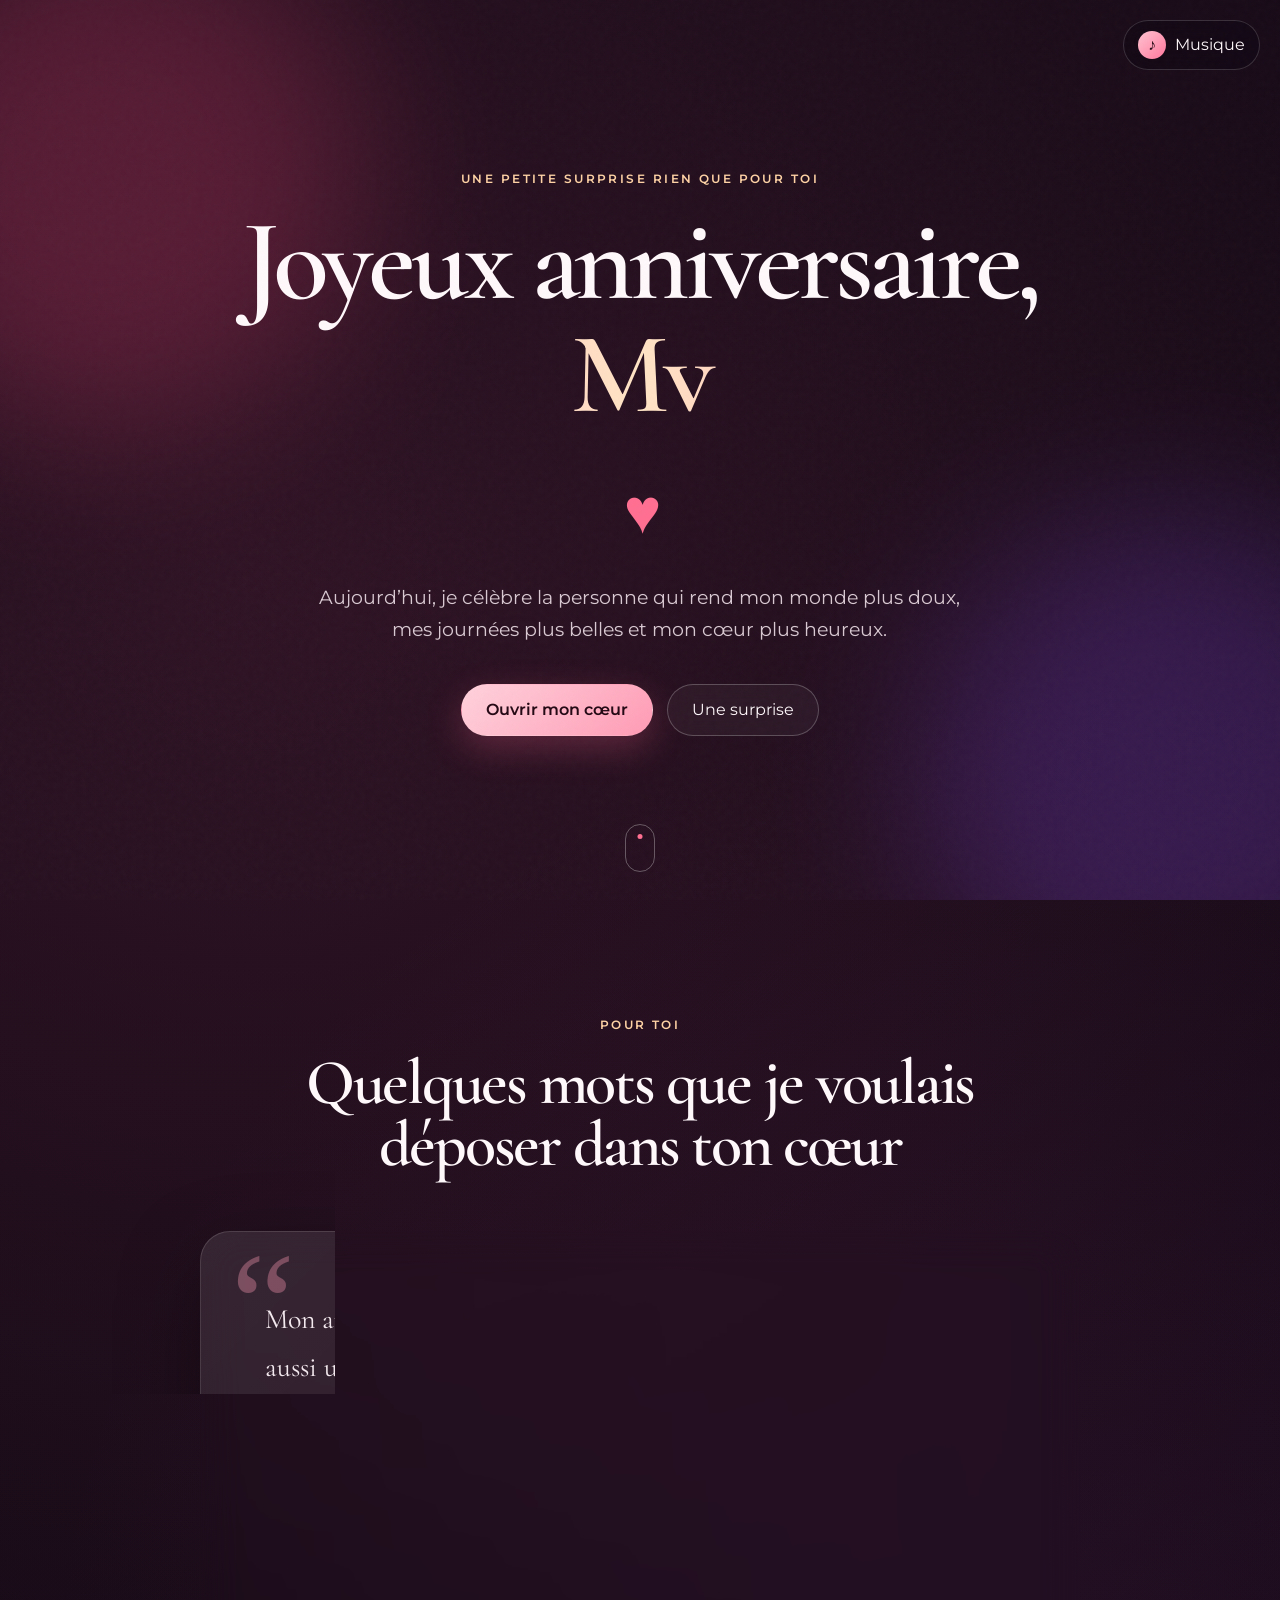
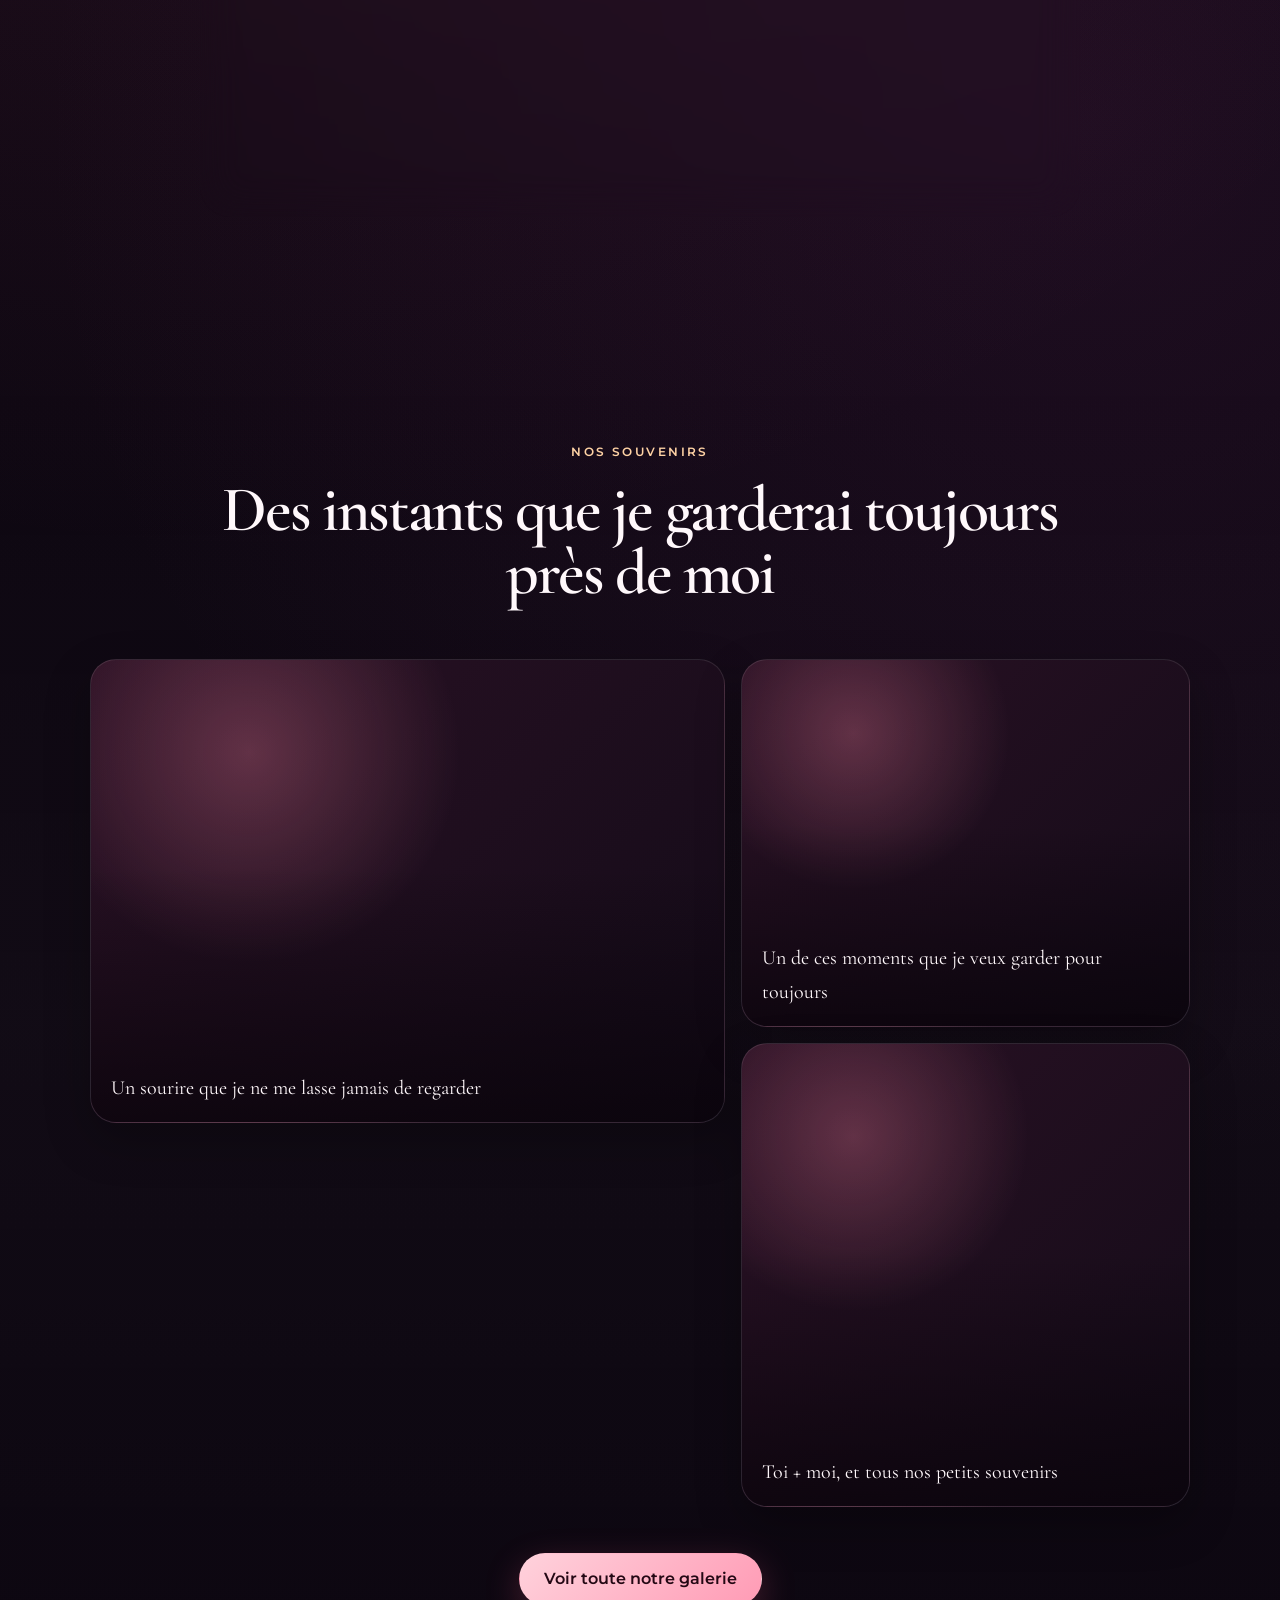
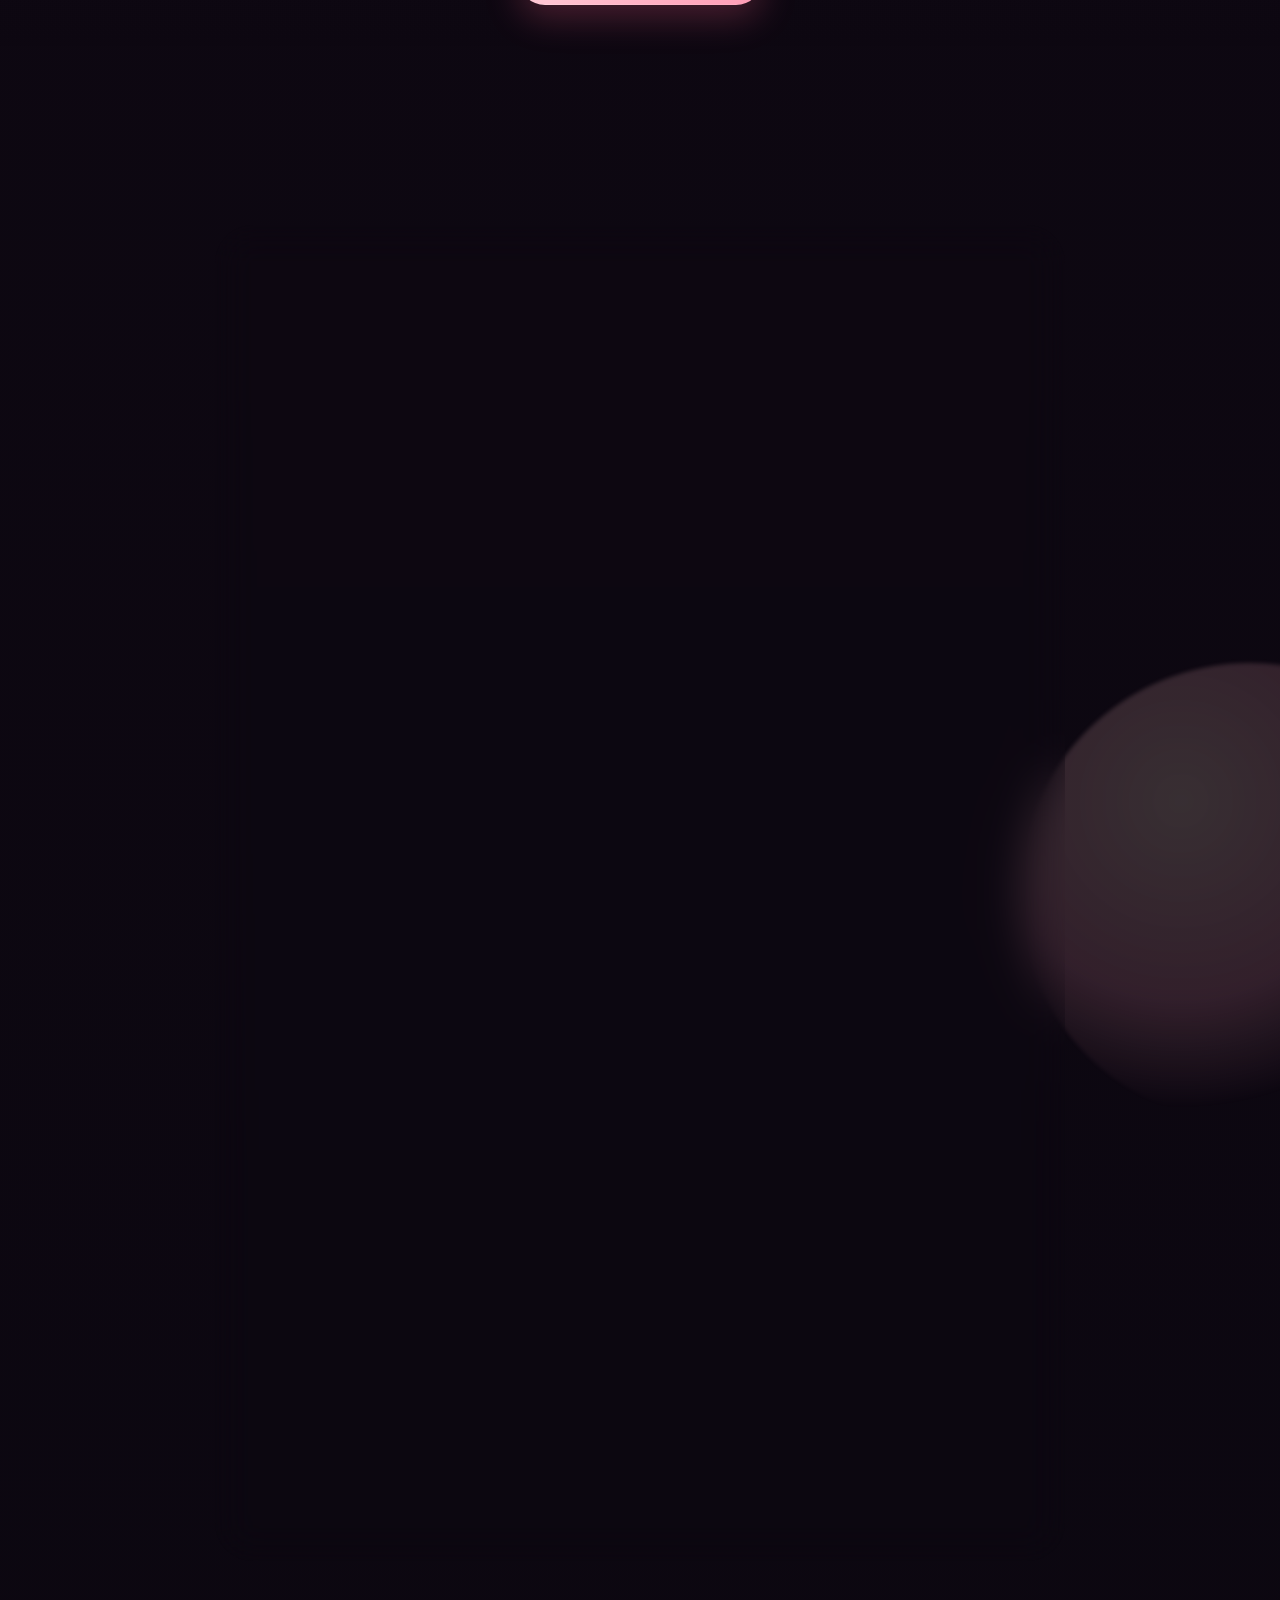
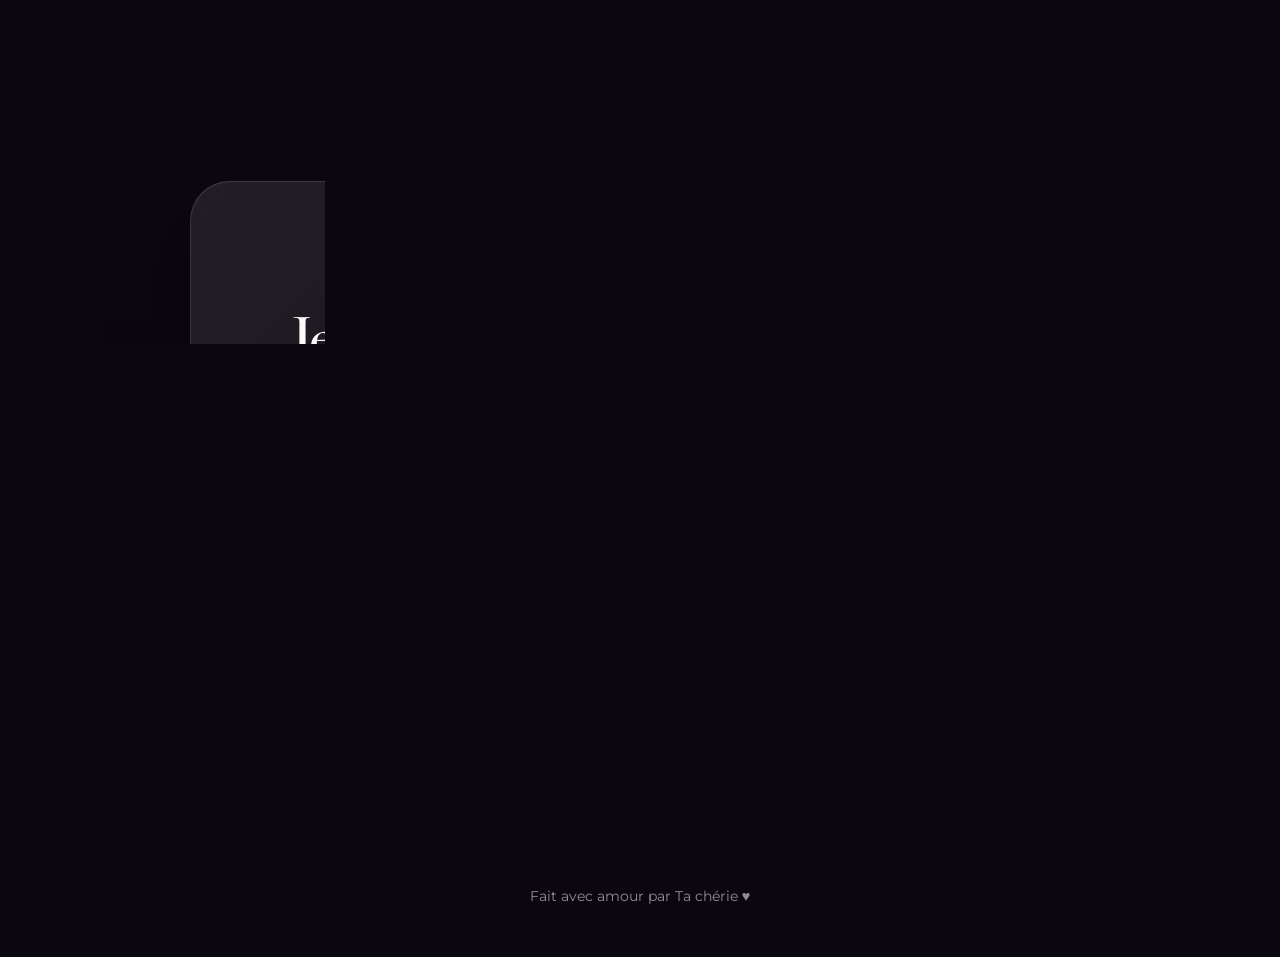
==== index.html @ e9ec2353 "Fix GitHub Pages structure" ====
<!DOCTYPE html>
<html lang="fr">
<head>
  <meta charset="UTF-8" />
  <meta name="viewport" content="width=device-width, initial-scale=1.0" />
  <meta name="theme-color" content="#100814" />
  <meta name="description" content="Une surprise romantique d'anniversaire." />
  <title>Bienvenue dans notre histoire mon amour ❤️!</title>

  <link rel="preconnect" href="https://fonts.googleapis.com">
  <link rel="preconnect" href="https://fonts.gstatic.com" crossorigin>
  <link href="https://fonts.googleapis.com/css2?family=Cormorant+Garamond:wght@500;600;700&family=Montserrat:wght@300;400;500;600&display=swap" rel="stylesheet">

  <link rel="stylesheet" href="style.css" />
</head>

<body>
  <div class="noise"></div>
  <div id="heartsLayer" class="hearts-layer" aria-hidden="true"></div>

  <button id="musicBtn" class="music-btn" type="button" aria-label="Activer ou couper la musique">
    <span class="music-icon">♪</span>
    <span class="music-text">Musique</span>
  </button>

  <audio id="bgMusic" loop preload="auto">
    <source id="musicSource" src="assets/music/music.mp3" type="audio/mpeg" />
  </audio>

  <main>
    <!-- HERO -->
    <section class="hero section">
      <div class="aurora aurora-one"></div>
      <div class="aurora aurora-two"></div>

      <div class="hero-content reveal">
        <p class="eyebrow">Une petite surprise rien que pour toi</p>
        <h1>
          Joyeux anniversaire,
          <span id="heroName" class="script-name">Mv</span>
          <span class="heart-mark">♥</span>
        </h1>

        <p id="heroMessage" class="hero-message">
          Aujourd'hui, je célèbre la personne qui rend mon monde plus doux.
        </p>

        <div class="hero-actions">
          <a href="#letter" class="btn btn-primary">Ouvrir mon cœur</a>
          <button id="surpriseBtn" class="btn btn-ghost" type="button">
            Une surprise
          </button>
        </div>
      </div>

      <a class="scroll-hint" href="#letter" aria-label="Faire défiler">
        <span></span>
      </a>
    </section>

    <!-- LETTRE -->
    <section id="letter" class="section letter-section">
      <div class="section-heading reveal">
        <span class="section-kicker">Pour toi</span>
        <h2>Quelques mots que je voulais déposer dans ton cœur</h2>
      </div>

      <article class="love-letter glass-card reveal">
        <div class="quote-mark">“</div>
        <p id="letterText">
          Mon Mv, aujourd’hui n’est pas seulement le jour où tu es né,
          c’est aussi un jour qui me rappelle à quel point je suis heureuse
          que la vie t’ait placé sur mon chemin.
        </p>
        <p class="signature">Avec tout mon amour, <span id="signatureName">Ta Kls</span>.</p>
      </article>
    </section>

    <!-- PHOTOS -->
    <section class="section memories-section">
      <div class="section-heading reveal">
        <span class="section-kicker">Nos souvenirs</span>
        <h2>Des instants que je garderai toujours près de moi</h2>
      </div>

      <div id="memoryGrid" class="memory-grid"></div>

      <div class="center reveal">
        <link rel="stylesheet" href="https://drive.google.com/drive/folders/1vY4PANP_RHbhT6ihi3Oh5e9Y-KNwGlNl">
        <a id="galleryLink" class="btn btn-primary" href="https://drive.google.com/drive/folders/1vY4PANP_RHbhT6ihi3Oh5e9Y-KNwGlNl" target="_blank" rel="noopener noreferrer">
          Voir toute notre galerie
        </a>
      </div>
    </section>

    <!-- POÈME -->
    <section class="section poem-section">
      <div class="moon"></div>
      <div class="poem-card reveal">
        <span class="section-kicker">Un poème pour toi</span>
        <h2>À celui que mon cœur a choisi</h2>

        <div id="poemText" class="poem">
          <p>Bienvenue dans notre histoire mon amour ❤️!

Ce cadeau m’a fait mal aux doigts, mais je sais à quel point tu es attaché aux souvenirs et c’était logique pour moi de t’offrir un cadeau qui va dans ce sens. 

À la fin de ce message tu trouveras un lien. Ce lien ne te mènera pas simplement vers un dossier rempli de photos, il te mènera à travers nous et notre histoire. 
À travers nos sourires, nos moments de folie, nos souvenirs, les instants que nous avons vécus et tous ces petits morceaux de vie que nous avons eu la chance de partager au du temps. 

J’ai voulu créer cet endroit comme une petite bibliothèque, un endroit où notre histoire pourra être conservée, relue et enrichie au fil du temps, parce que certaines histoires méritent d’être racontées et la nôtre mérite surtout de ne jamais être oubliée.

À chaque fois que je te manquerai tu pourras te connecter à notre drive pour te remémorer tous nos souvenirs, en ajouter d’autres et même me laisser des petits messages.

Je nous ai créé une adresse mail rien que pour ça parce que…pourquoi pas ? Je trouvais ça mignon mdr.

L’adresse est mvkls2025@gmail.com et le mot de passe Mvkls07042025 . Tu peux te connecter quand tu veux. 

Alors, avant de cliquer, je veux simplement te dire merci. Merci pour tous ces souvenirs que nous avons déjà créés ensemble et surtout, merci pour tous ceux qui restent encore à écrire.

Bienvenue dans notre histoire, mon amour. Ce n’est que le début. 🤍</p>
          
        </div>
      </div>
    </section>

    <!-- FIN -->
    <section class="section final-section">
      <div class="final-card reveal">
        <p class="eyebrow">Et surtout...</p>
        <h2 id="finalTitle">Je t’aime plus que ces quelques lignes ne pourront jamais le dire.</h2>
        <p id="finalMessage">
          Que cette nouvelle année de ta vie t’apporte la paix, la réussite,
          la santé, de beaux projets… et encore beaucoup de souvenirs avec moi.
        </p>

        <button id="finalSurpriseBtn" class="btn btn-primary" type="button">
          Clique une dernière fois ❤️
        </button>
      </div>
    </section>
  </main>

  <!-- MODALE SURPRISE -->
  <div id="surpriseModal" class="modal" aria-hidden="true">
    <div class="modal-backdrop" data-close-modal></div>

    <div class="modal-dialog" role="dialog" aria-modal="true" aria-labelledby="modalTitle">
      <button class="modal-close" type="button" data-close-modal aria-label="Fermer">×</button>
      <div class="modal-heart">♥</div>
      <p class="eyebrow">Pour toi, aujourd'hui et toujours</p>
      <h2 id="modalTitle">Tu es l’un de mes plus beaux cadeaux.</h2>
      <p id="modalText">
        Joyeux anniversaire mon amour. Merci d’exister, merci d’être toi,
        et merci pour chaque petit morceau de bonheur que nous construisons ensemble.
      </p>
      <div class="kiss">Je t’aime ♥</div>
    </div>
  </div>

  <footer>
    <p>Fait avec amour par <span id="footerName">Ta chérie</span> ♥</p>
  </footer>

  <script src="script.js"></script>
</body>
</html>
---- style.css ----
:root {
  --bg: #0e0711;
  --bg-soft: #160a18;
  --surface: rgba(255, 255, 255, 0.08);
  --surface-border: rgba(255, 255, 255, 0.14);
  --text: #fff8fb;
  --muted: #d9c9d2;
  --rose: #ff6f91;
  --rose-deep: #d84a72;
  --gold: #ffd3a5;
  --shadow: 0 28px 80px rgba(0, 0, 0, 0.35);
  --radius: 30px;
}

* {
  box-sizing: border-box;
  margin: 0;
  padding: 0;
}

html {
  scroll-behavior: smooth;
}

body {
  min-height: 100vh;
  overflow-x: hidden;
  background:
    radial-gradient(circle at 20% 10%, rgba(192, 73, 120, 0.18), transparent 30%),
    radial-gradient(circle at 85% 30%, rgba(110, 42, 105, 0.17), transparent 25%),
    linear-gradient(180deg, #100813 0%, #0b0710 100%);
  color: var(--text);
  font-family: "Montserrat", sans-serif;
  line-height: 1.7;
}

a {
  color: inherit;
  text-decoration: none;
}

button,
a {
  -webkit-tap-highlight-color: transparent;
}

button {
  font: inherit;
}

.noise {
  pointer-events: none;
  position: fixed;
  inset: 0;
  z-index: 100;
  opacity: 0.035;
  background-image:
    url("data:image/svg+xml,%3Csvg viewBox='0 0 180 180' xmlns='http://www.w3.org/2000/svg'%3E%3Cfilter id='n'%3E%3CfeTurbulence type='fractalNoise' baseFrequency='.9' numOctaves='3' stitchTiles='stitch'/%3E%3C/filter%3E%3Crect width='100%25' height='100%25' filter='url(%23n)' opacity='.65'/%3E%3C/svg%3E");
}

.section {
  position: relative;
  padding: 110px 7vw;
}

.hero {
  min-height: 100svh;
  display: grid;
  place-items: center;
  overflow: hidden;
  text-align: center;
}

.hero-content {
  position: relative;
  z-index: 2;
  max-width: 930px;
}

.eyebrow,
.section-kicker {
  display: inline-block;
  margin-bottom: 16px;
  color: var(--gold);
  letter-spacing: 0.2em;
  text-transform: uppercase;
  font-size: 0.76rem;
  font-weight: 600;
}

h1,
h2 {
  font-family: "Cormorant Garamond", serif;
  font-weight: 600;
  line-height: 0.98;
}

h1 {
  font-size: clamp(3.6rem, 9vw, 8.3rem);
  letter-spacing: -0.045em;
}

h2 {
  font-size: clamp(2.6rem, 5vw, 5rem);
  letter-spacing: -0.035em;
}

.script-name {
  display: block;
  color: transparent;
  background: linear-gradient(90deg, #ffb2c3, #ffe4c5 50%, #ff9db6);
  background-clip: text;
  -webkit-background-clip: text;
  padding-bottom: 0.08em;
}

.heart-mark {
  display: inline-block;
  margin-top: 8px;
  color: var(--rose);
  font-size: 0.55em;
  animation: heartbeat 1.6s ease-in-out infinite;
}

.hero-message {
  max-width: 670px;
  margin: 28px auto 0;
  color: var(--muted);
  font-size: clamp(1rem, 2vw, 1.18rem);
}

.hero-actions {
  display: flex;
  justify-content: center;
  gap: 14px;
  flex-wrap: wrap;
  margin-top: 38px;
}

.btn {
  min-height: 52px;
  display: inline-flex;
  align-items: center;
  justify-content: center;
  border-radius: 999px;
  padding: 0 24px;
  border: 1px solid transparent;
  cursor: pointer;
  transition: transform 0.25s ease, box-shadow 0.25s ease, background 0.25s ease;
}

.btn:hover {
  transform: translateY(-3px);
}

.btn-primary {
  color: #240814;
  background: linear-gradient(135deg, #ffd2dc, #ff9bb5);
  box-shadow: 0 12px 35px rgba(255, 99, 140, 0.25);
  font-weight: 600;
}

.btn-primary:hover {
  box-shadow: 0 16px 45px rgba(255, 99, 140, 0.36);
}

.btn-ghost {
  color: var(--text);
  border-color: rgba(255,255,255,0.23);
  background: rgba(255,255,255,0.04);
  backdrop-filter: blur(12px);
}

.aurora {
  position: absolute;
  width: 520px;
  height: 520px;
  border-radius: 50%;
  filter: blur(80px);
  opacity: 0.22;
  animation: drift 9s ease-in-out infinite alternate;
}

.aurora-one {
  top: -10%;
  left: -12%;
  background: #ff487b;
}

.aurora-two {
  right: -12%;
  bottom: -15%;
  background: #8f4cff;
  animation-delay: -3s;
}

.scroll-hint {
  position: absolute;
  z-index: 2;
  bottom: 28px;
  left: 50%;
  transform: translateX(-50%);
  width: 30px;
  height: 48px;
  border: 1px solid rgba(255,255,255,0.3);
  border-radius: 20px;
}

.scroll-hint span {
  position: absolute;
  left: 50%;
  top: 9px;
  width: 5px;
  height: 5px;
  background: var(--rose);
  border-radius: 50%;
  transform: translateX(-50%);
  animation: scrollDot 1.8s infinite;
}

.section-heading {
  max-width: 860px;
  margin: 0 auto 54px;
  text-align: center;
}

.glass-card,
.poem-card,
.final-card {
  background: linear-gradient(135deg, rgba(255,255,255,0.095), rgba(255,255,255,0.035));
  border: 1px solid var(--surface-border);
  box-shadow: var(--shadow);
  backdrop-filter: blur(20px);
}

.love-letter {
  position: relative;
  max-width: 880px;
  margin: 0 auto;
  border-radius: var(--radius);
  padding: clamp(32px, 5vw, 70px);
  color: #f3e9ee;
  font-family: "Cormorant Garamond", serif;
  font-size: clamp(1.35rem, 2.2vw, 1.75rem);
}

.love-letter p + p {
  margin-top: 28px;
}

.quote-mark {
  position: absolute;
  top: 0;
  left: 30px;
  color: rgba(255, 157, 182, 0.35);
  font-family: Georgia, serif;
  font-size: 9rem;
  line-height: 1;
}

.signature {
  color: var(--gold);
  text-align: right;
  font-style: italic;
}

.memories-section {
  background: linear-gradient(180deg, transparent, rgba(255, 255, 255, 0.018), transparent);
}

.memory-grid {
  width: min(1120px, 100%);
  margin: 0 auto 46px;
  display: grid;
  grid-template-columns: repeat(12, 1fr);
  grid-auto-rows: 80px;
  gap: 16px;
}

.memory-card {
  position: relative;
  overflow: hidden;
  border-radius: 26px;
  min-height: 240px;
  border: 1px solid rgba(255,255,255,0.1);
  box-shadow: 0 18px 45px rgba(0,0,0,0.28);
  background: #1a0f1b;
}

.memory-card:nth-child(1) {
  grid-column: span 7;
  grid-row: span 5;
}

.memory-card:nth-child(2) {
  grid-column: span 5;
  grid-row: span 4;
}

.memory-card:nth-child(3) {
  grid-column: span 5;
  grid-row: span 5;
}

.memory-card:nth-child(4) {
  grid-column: span 7;
  grid-row: span 4;
}

.memory-card img {
  width: 100%;
  height: 100%;
  object-fit: cover;
  transition: transform 0.7s ease, filter 0.4s ease;
}

.memory-card:hover img {
  transform: scale(1.055);
  filter: saturate(1.1);
}

.memory-card::after {
  content: "";
  position: absolute;
  inset: 0;
  background: linear-gradient(180deg, transparent 45%, rgba(9,3,10,0.74));
}

.memory-caption {
  position: absolute;
  z-index: 2;
  left: 20px;
  right: 20px;
  bottom: 17px;
  font-family: "Cormorant Garamond", serif;
  font-size: 1.25rem;
}

.center {
  text-align: center;
}

.poem-section {
  overflow: hidden;
}

.poem-card {
  position: relative;
  z-index: 2;
  max-width: 850px;
  margin: 0 auto;
  border-radius: 38px;
  padding: clamp(38px, 7vw, 82px);
  text-align: center;
}

.poem-card h2 {
  margin-bottom: 34px;
}

.poem {
  color: #efe4ea;
  font-family: "Cormorant Garamond", serif;
  font-size: clamp(1.22rem, 2.1vw, 1.62rem);
  line-height: 1.7;
}

.moon {
  position: absolute;
  width: 460px;
  height: 460px;
  border-radius: 50%;
  top: 50%;
  right: -200px;
  transform: translateY(-50%);
  background: radial-gradient(circle at 35% 30%, #ffe5d0, #df90a4 45%, rgba(223,144,164,.1) 68%, transparent 70%);
  opacity: 0.18;
  filter: blur(2px);
}

.final-section {
  min-height: 78vh;
  display: grid;
  place-items: center;
}

.final-card {
  max-width: 900px;
  padding: clamp(42px, 7vw, 82px);
  border-radius: 40px;
  text-align: center;
}

.final-card h2 {
  margin-bottom: 26px;
}

.final-card p:not(.eyebrow) {
  max-width: 650px;
  margin: 0 auto 35px;
  color: var(--muted);
}

footer {
  padding: 30px 20px 48px;
  color: rgba(255,255,255,0.55);
  text-align: center;
  font-size: 0.9rem;
}

.music-btn {
  position: fixed;
  z-index: 80;
  top: 20px;
  right: 20px;
  display: inline-flex;
  align-items: center;
  gap: 9px;
  color: var(--text);
  background: rgba(18, 8, 20, 0.65);
  border: 1px solid rgba(255,255,255,0.16);
  border-radius: 999px;
  padding: 10px 14px;
  cursor: pointer;
  backdrop-filter: blur(16px);
}

.music-btn.is-playing .music-icon {
  animation: spin 3s linear infinite;
}

.music-icon {
  width: 28px;
  height: 28px;
  display: grid;
  place-items: center;
  border-radius: 50%;
  background: linear-gradient(135deg, #ffc4d2, #ff779c);
  color: #2a0b17;
  font-weight: 700;
}

.hearts-layer {
  pointer-events: none;
  position: fixed;
  inset: 0;
  z-index: 70;
  overflow: hidden;
}

.floating-heart {
  position: absolute;
  bottom: -40px;
  color: rgba(255, 126, 158, 0.7);
  animation: floatUp var(--duration) linear forwards;
  font-size: var(--size);
}

.reveal {
  opacity: 0;
  transform: translateY(26px);
  transition: opacity 0.8s ease, transform 0.8s ease;
}

.reveal.visible {
  opacity: 1;
  transform: translateY(0);
}

.modal {
  position: fixed;
  z-index: 120;
  inset: 0;
  display: none;
  place-items: center;
  padding: 20px;
}

.modal.open {
  display: grid;
}

.modal-backdrop {
  position: absolute;
  inset: 0;
  background: rgba(6, 2, 7, 0.78);
  backdrop-filter: blur(10px);
}

.modal-dialog {
  position: relative;
  z-index: 2;
  width: min(620px, 100%);
  padding: clamp(34px, 7vw, 64px);
  border: 1px solid rgba(255,255,255,0.16);
  border-radius: 34px;
  background:
    radial-gradient(circle at top, rgba(255, 128, 162, .17), transparent 42%),
    #160b18;
  box-shadow: 0 30px 90px rgba(0,0,0,.5);
  text-align: center;
  animation: modalIn .38s ease;
}

.modal-close {
  position: absolute;
  top: 14px;
  right: 18px;
  width: 38px;
  height: 38px;
  border: 0;
  border-radius: 50%;
  background: rgba(255,255,255,.08);
  color: #fff;
  cursor: pointer;
  font-size: 1.7rem;
}

.modal-heart {
  color: var(--rose);
  font-size: 4rem;
  animation: heartbeat 1.4s infinite;
}

.modal-dialog h2 {
  margin-bottom: 20px;
  font-size: clamp(2.3rem, 6vw, 4rem);
}

.modal-dialog p {
  color: var(--muted);
}

.kiss {
  margin-top: 28px;
  color: var(--gold);
  font-family: "Cormorant Garamond", serif;
  font-size: 1.6rem;
  font-style: italic;
}

@keyframes heartbeat {
  0%, 100% { transform: scale(1); }
  15% { transform: scale(1.16); }
  30% { transform: scale(1); }
  45% { transform: scale(1.12); }
  60% { transform: scale(1); }
}

@keyframes drift {
  from { transform: translate3d(-20px, -15px, 0) scale(1); }
  to { transform: translate3d(30px, 28px, 0) scale(1.12); }
}

@keyframes scrollDot {
  0% { opacity: 0; transform: translate(-50%, 0); }
  30% { opacity: 1; }
  100% { opacity: 0; transform: translate(-50%, 22px); }
}

@keyframes floatUp {
  from {
    transform: translate3d(0, 0, 0) rotate(0deg);
    opacity: 0;
  }
  12% { opacity: 1; }
  to {
    transform: translate3d(var(--drift), -115vh, 0) rotate(18deg);
    opacity: 0;
  }
}

@keyframes modalIn {
  from { opacity: 0; transform: translateY(20px) scale(.96); }
  to { opacity: 1; transform: translateY(0) scale(1); }
}

@keyframes spin {
  to { transform: rotate(360deg); }
}

@media (max-width: 800px) {
  .section {
    padding: 85px 20px;
  }

  .hero {
    padding-top: 110px;
    padding-bottom: 90px;
  }

  .memory-grid {
    display: grid;
    grid-template-columns: 1fr;
    grid-auto-rows: auto;
  }

  .memory-card,
  .memory-card:nth-child(n) {
    grid-column: auto;
    grid-row: auto;
    height: 320px;
  }

  .music-text {
    display: none;
  }

  .music-btn {
    top: 14px;
    right: 14px;
    padding: 7px;
  }

  .signature {
    text-align: left;
  }
}

@media (prefers-reduced-motion: reduce) {
  *,
  *::before,
  *::after {
    scroll-behavior: auto !important;
    animation-duration: 0.01ms !important;
    animation-iteration-count: 1 !important;
    transition-duration: 0.01ms !important;
  }
}
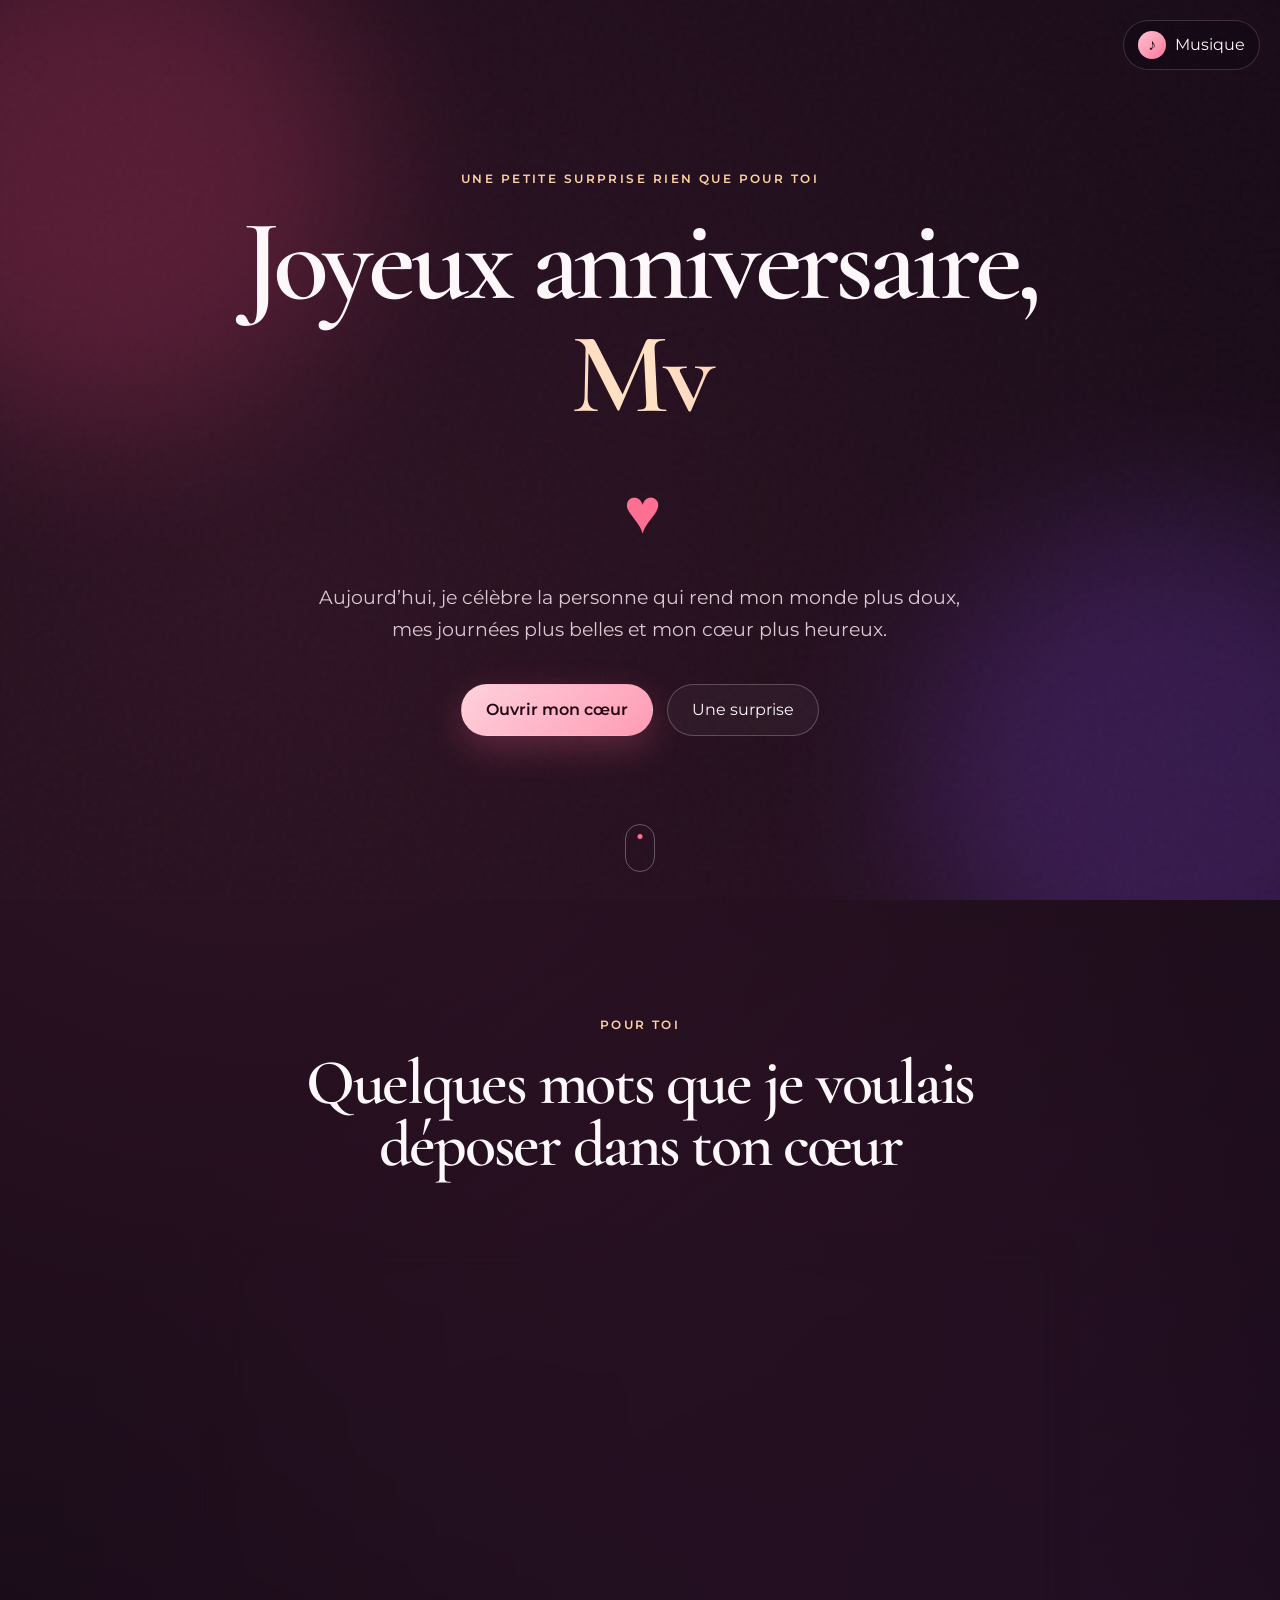
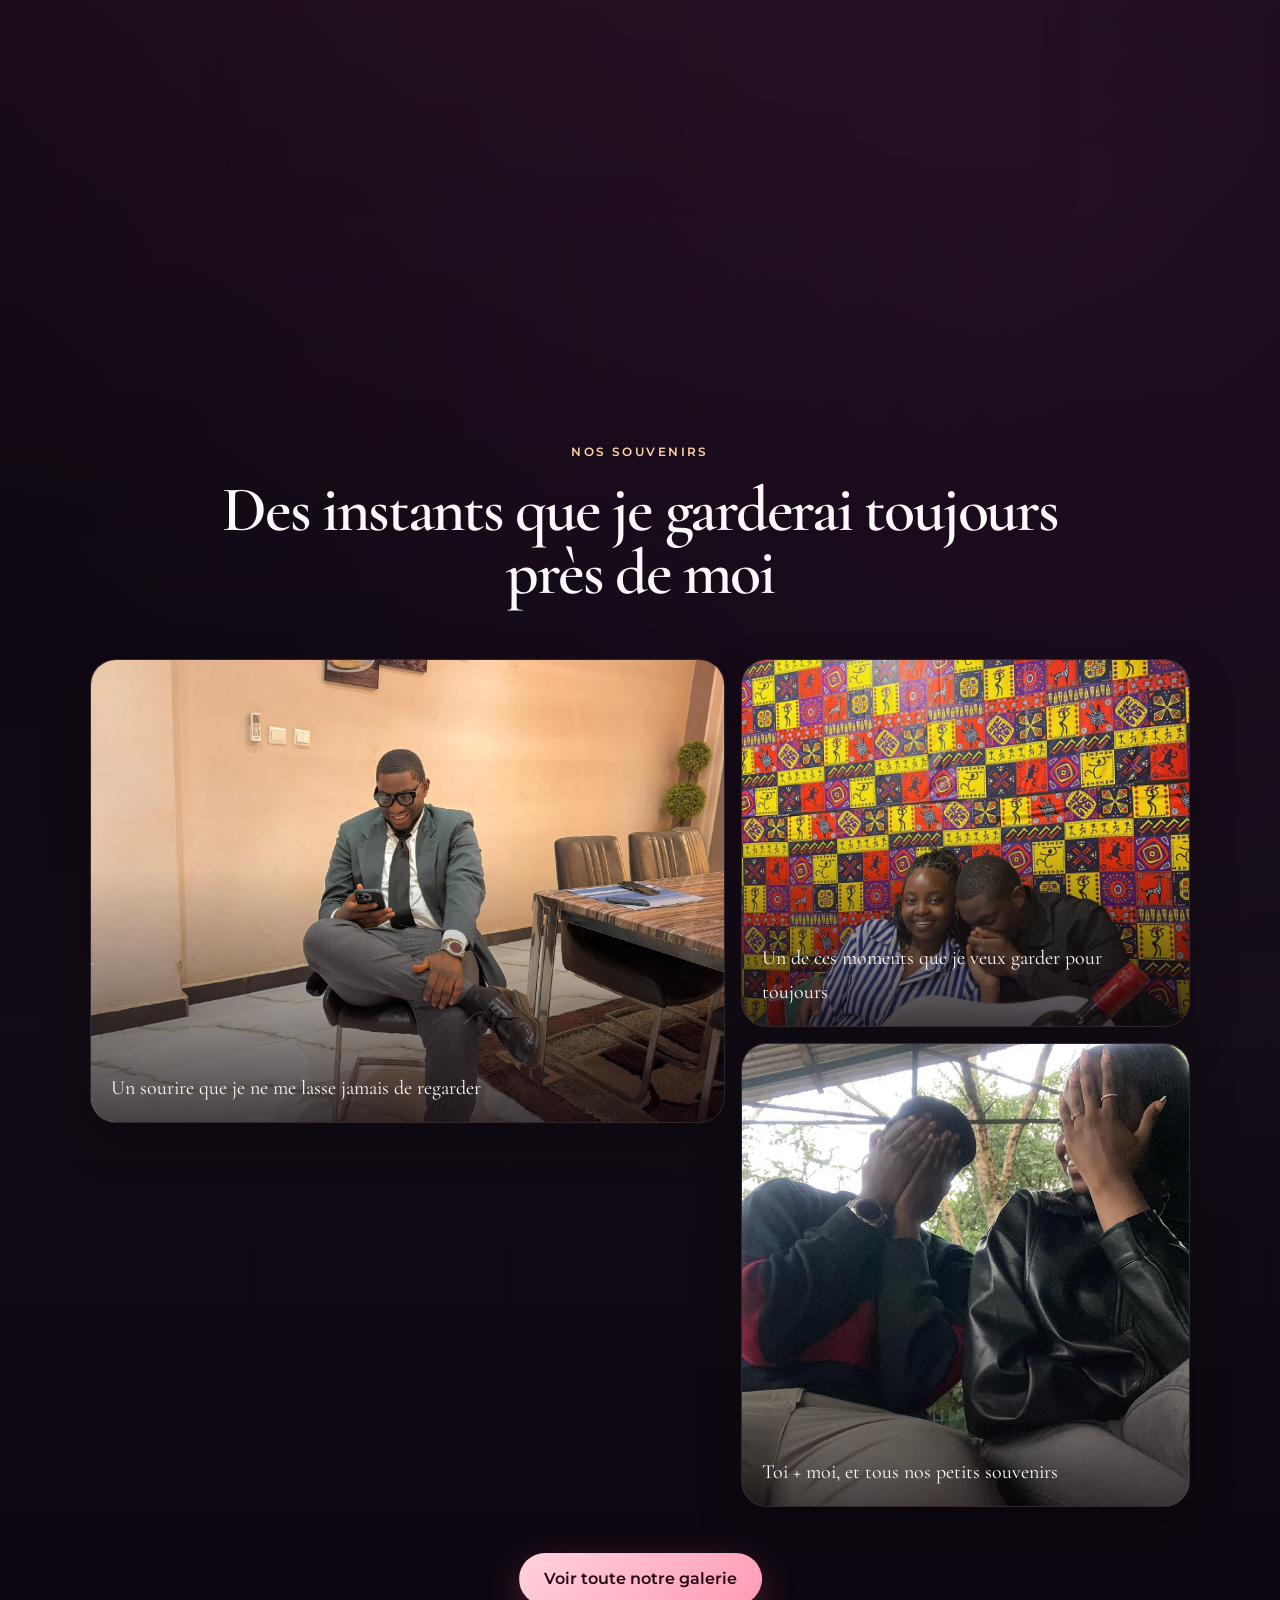
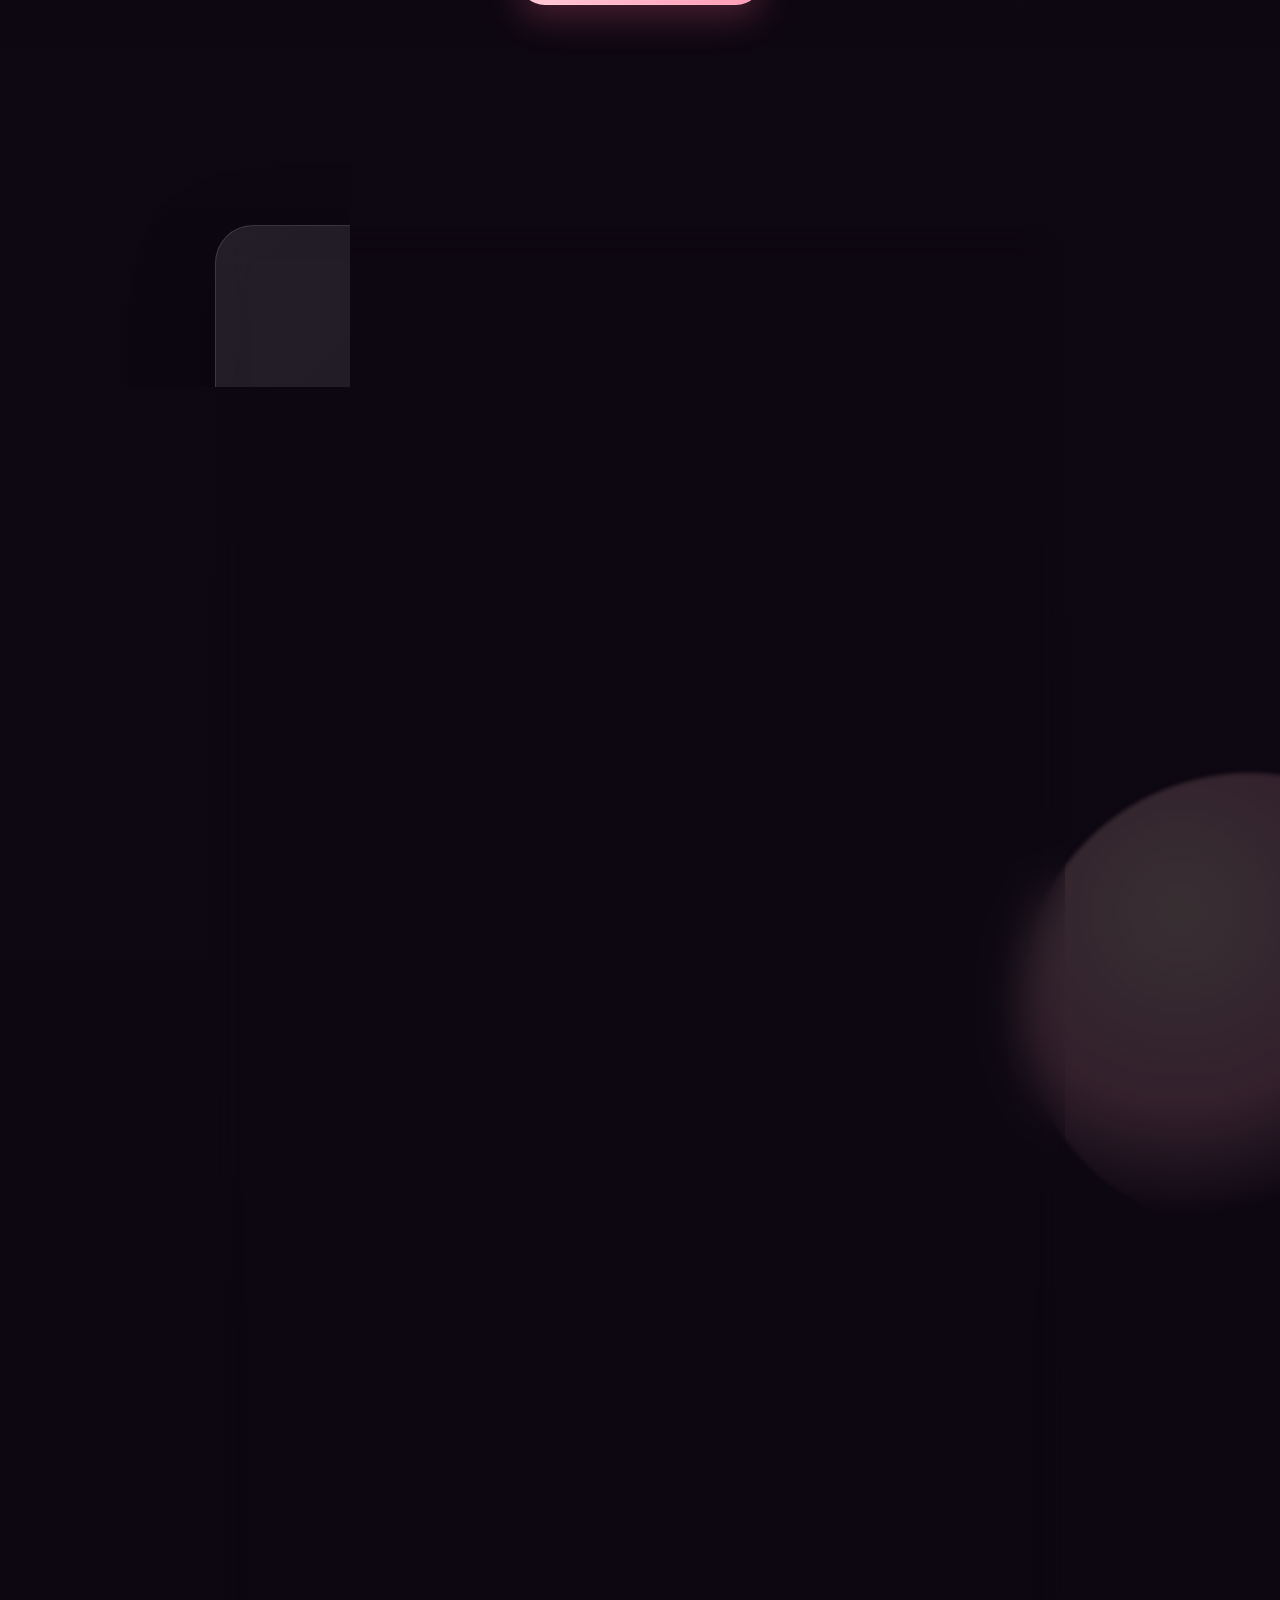
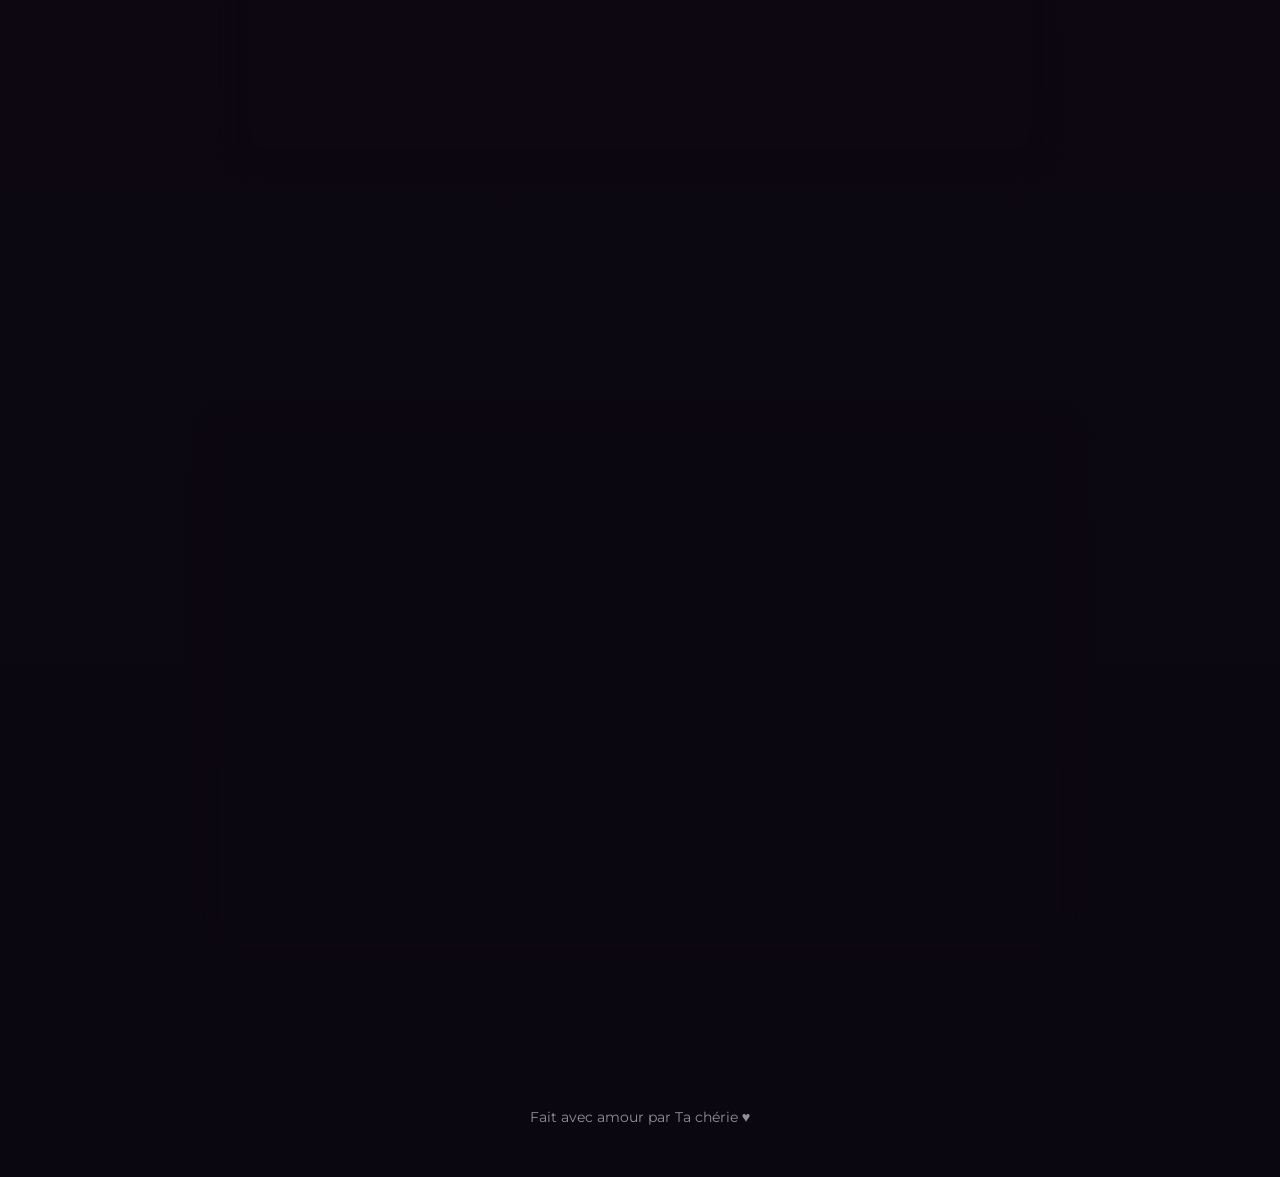
==== commit 808aac61: "Mise à jour du poeme" ====
--- a/index.html
+++ b/index.html
@@ -105,20 +105,24 @@
 
 Ce cadeau m’a fait mal aux doigts, mais je sais à quel point tu es attaché aux souvenirs et c’était logique pour moi de t’offrir un cadeau qui va dans ce sens. 
 
-À la fin de ce message tu trouveras un lien. Ce lien ne te mènera pas simplement vers un dossier rempli de photos, il te mènera à travers nous et notre histoire. 
-À travers nos sourires, nos moments de folie, nos souvenirs, les instants que nous avons vécus et tous ces petits morceaux de vie que nous avons eu la chance de partager au du temps. 
+J’ai pris le soin de nous créer une galerie regroupant tous nos souvenirs.  Elle ne te mènera pas simplement vers un dossier rempli de photos, elle te mènera à travers nous et notre histoire. 
+À travers nos sourires, nos moments de folie, nos souvenirs, les instants que nous avons vécus et tous ces petits morceaux de vie que nous avons eu la chance de partager au fil du temps. 
 
 J’ai voulu créer cet endroit comme une petite bibliothèque, un endroit où notre histoire pourra être conservée, relue et enrichie au fil du temps, parce que certaines histoires méritent d’être racontées et la nôtre mérite surtout de ne jamais être oubliée.
 
 À chaque fois que je te manquerai tu pourras te connecter à notre drive pour te remémorer tous nos souvenirs, en ajouter d’autres et même me laisser des petits messages.
 
+Mon cadeau a un but : Nous prouver qu’on en a déjà fait assez et que malgré tous les futurs changements nous pouvons encore continuer. 
+
 Je nous ai créé une adresse mail rien que pour ça parce que…pourquoi pas ? Je trouvais ça mignon mdr.
 
-L’adresse est mvkls2025@gmail.com et le mot de passe Mvkls07042025 . Tu peux te connecter quand tu veux. 
+L’adresse est mvkls2025@gmail.com et le mot de passe Mvkls07032025 . Tu peux te connecter quand tu veux. 
 
 Alors, avant de cliquer, je veux simplement te dire merci. Merci pour tous ces souvenirs que nous avons déjà créés ensemble et surtout, merci pour tous ceux qui restent encore à écrire.
 
-Bienvenue dans notre histoire, mon amour. Ce n’est que le début. 🤍</p>
+Bienvenue dans notre histoire, mon amour. Ce n’est que le début. 🤍
+
+Encore joyeux anniversaire mon seul et unique amour, rendez-vous plus tard pour la suite. 🤍</p>
           
         </div>
       </div>
